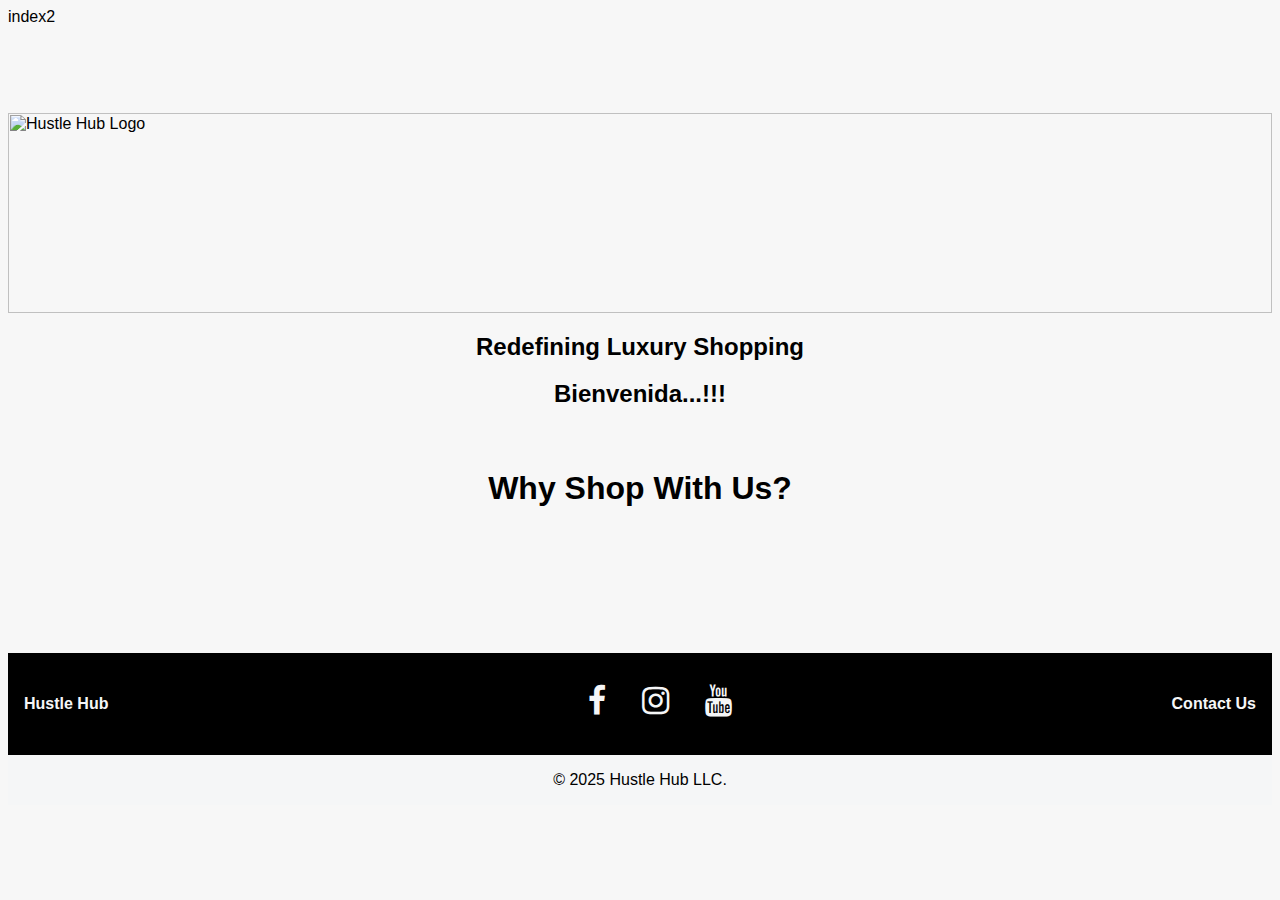
==== index2.html @ 7297066b "Add files via upload" ====
index2

<!DOCTYPE html>
<html lang="en">

<head>
  <meta charset="UTF-8">
  <meta name="viewport" content="width=device-width, initial-scale=1.0">
  <title>Hustle Hub</title>
  <link rel="stylesheet" href="./style.css" />
  <link rel="stylesheet" href="https://cdnjs.cloudflare.com/ajax/libs/font-awesome/4.7.0/css/font-awesome.min.css">
</head>

<body>
  <main>
    <img src="./Images/logo.webp" alt="Hustle Hub Logo" class="main_logo" />
    
    <h2 class="main_heading">Redefining Luxury Shopping</h2>
    <h2 class="main_heading">Bienvenida...!!!</h2>
    
    <div class="container" id="shop-section"></div>
    
    <div class="container_main">
      <h1>Why Shop With Us?</h1>
      <div class="benefits" id="benefits-section"></div>
    </div>
  </main>

  <footer>
    <div class="footer-container">
      <a class="link footer-left" href="index2.html">Hustle Hub</a>
      <div class="footer-icons">
        <ul>
          <li><a href=" " target="_blank"><i class="fa fa-facebook fa-2x"></i></a></li>
          <li><a href=" " target="_blank"><i class="fa fa-instagram fa-2x"></i></a></li>
          <li><a href=" " target="_blank"><i class="fa fa-youtube fa-2x"></i></a></li>
        </ul>
      </div>
      <a class="link footer-right" href="contact.html" target="_self">Contact Us</a>
    </div>
    <div class="copyright">
      <p>&copy; 2025 Hustle Hub LLC.</p>
    </div>
  </footer>
  
  <script src="data/content.js"></script>
</body>
</html>
---- style.css ----
body {
  font-family: 'Lucida Sans', 'Lucida Sans Regular', 'Lucida Grande', 'Lucida Sans Unicode', Geneva, Verdana, sans-serif;
  display: grid;
  background-color: #f7f7f7;
}

.main_logo,
.welcome_image,
.women_collection_image {
  display: block;
  margin-left: auto;
  margin-right: auto;
}

.main_logo {
  width: 100%;
  height: 200px;
}

.main_heading {
  display: block;
  margin-left: auto;
  margin-right: auto;
  text-align: center;

}

.welcome_image {
  object-fit: cover;
  width: 100%;
}

.container {
  position: relative;
}


.container_main {
  max-width: 1200px;
  margin: 0 auto;
  padding: 20px;
}

h1 {
  text-align: center;
  color: #000;
}

.benefits {
  display: grid;
  grid-template-columns: repeat(auto-fit, minmax(300px, 1fr));
  gap: 20px;
  margin-top: 30px;
}

.benefit-item {
  background-color: #fff;
  border-radius: 10px;
  padding: 20px;
  box-shadow: 0 4px 10px rgba(0, 0, 0, 0.1);
}

.benefit-item h2 {
  font-size: 1.5em;
  margin-bottom: 10px;
  color: #1a1a1a;
}

.benefit-item p {
  line-height: 1.6;
  color: #666;
}

footer {
  text-align: center;
  margin: 10px 0 0 0;
}

.footer-container {
  background-color: #000;
  display: flex;
  color: #fff;
}


.footer-container a {
  color: #F5F6F7;
  padding: 42px 16px;
  text-decoration: none;
  font-family: Arial, Helvetica, sans-serif;
  font-weight: bold;
  font-size: medium;
}

.footer-left {
  margin-right: auto
}

.fa:hover {
  color: #45405F;
}

.footer-icons {
  justify-content: space-between;
  padding: 16px 0px;

  @media screen and (max-width: 767px) {
    padding: 0px;
  }
}

.footer-icons ul {
  list-style-type: none;
}

.footer-icons li {
  display: inline-block;
}

.footer-right {
  margin-left: auto
}

.copyright {
  background-color: #F5F6F7;
  overflow: hidden;
}

@media screen and (max-width: 767px) {
  .footer-container {
    display: block;
    margin: auto;
    padding: 10px 0px;

    .footer-icons ul {
      padding: 0;
    }
  }

}

.container {
  display: flex;
  justify-content: center;
  align-items: center;
  gap: 10px;
  flex-wrap: wrap;
}

.shop-item {
  position: relative;
  width: 48%;
  overflow: hidden;
  border-radius: 10px;
}

.shop-item img {
  width: 100%;
  height: auto;
  display: block;
  transition: transform 0.3s ease-in-out;
}

.shop-item span {
  position: absolute;
  top: 90%;
  right: 25%;
  transform: translate(50%, 0%);
  background: #fff;
  color: #000;
  padding: 10px 20px;
  border-radius: 5px;
  font-size: 1rem;
  text-transform: uppercase;
  font-weight: bold;
}

.shop-item:hover img {
  transform: scale(1.1);
}

@media (max-width: 768px) {
  .container {
    flex-direction: column;
    height: auto;
  }

  .shop-item {
    width: 100%;
  }
}
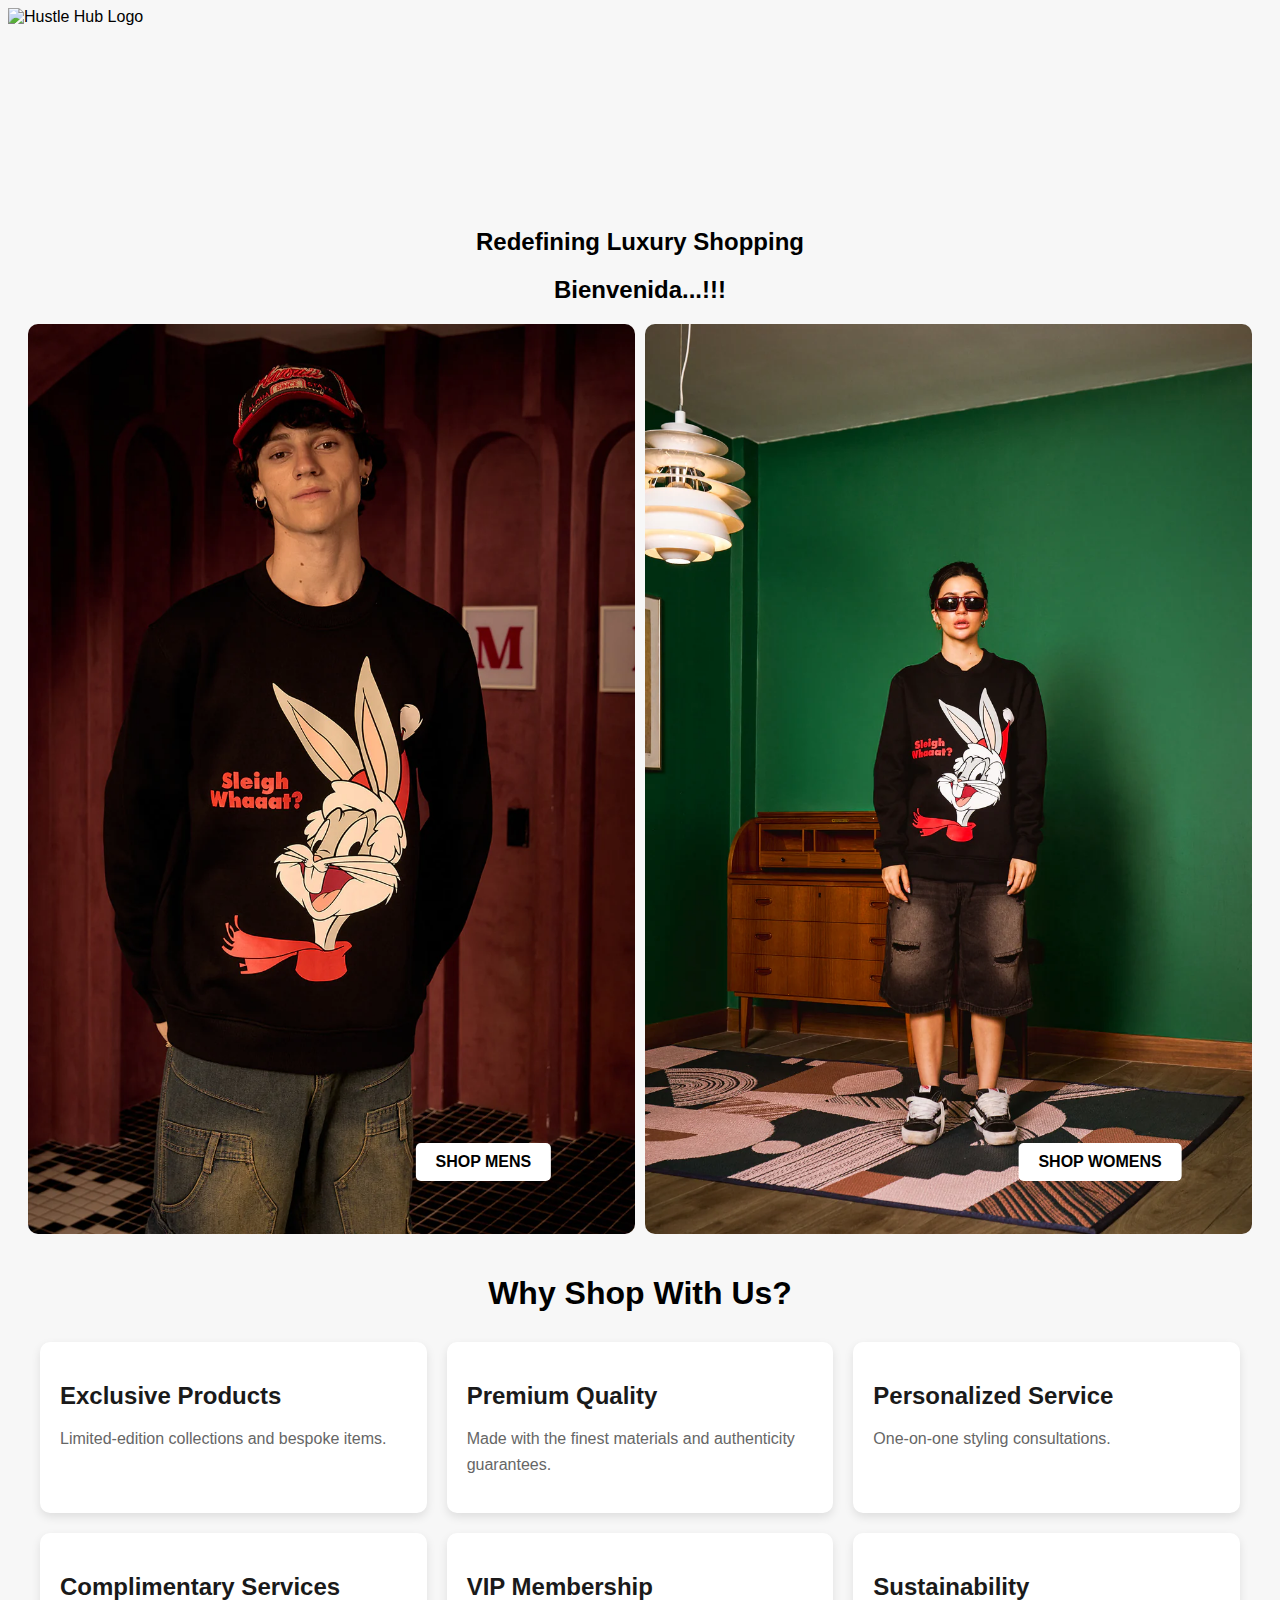
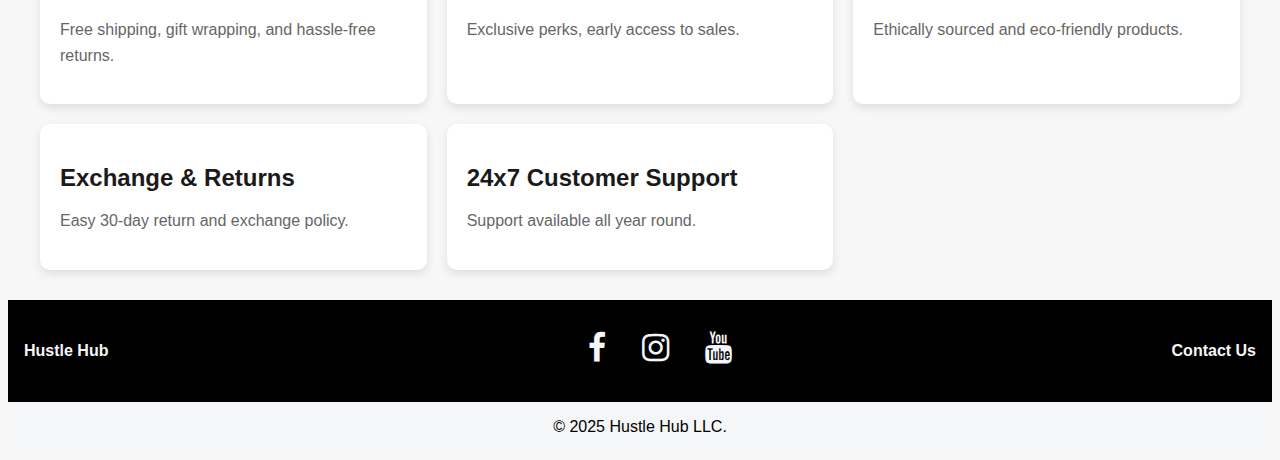
==== commit 2954e42d: "index2.html" ====
--- a/index2.html
+++ b/index2.html
@@ -1,5 +1,3 @@
-index2
-
 <!DOCTYPE html>
 <html lang="en">
 
@@ -45,4 +43,4 @@
   
   <script src="data/content.js"></script>
 </body>
-</html>+</html>
